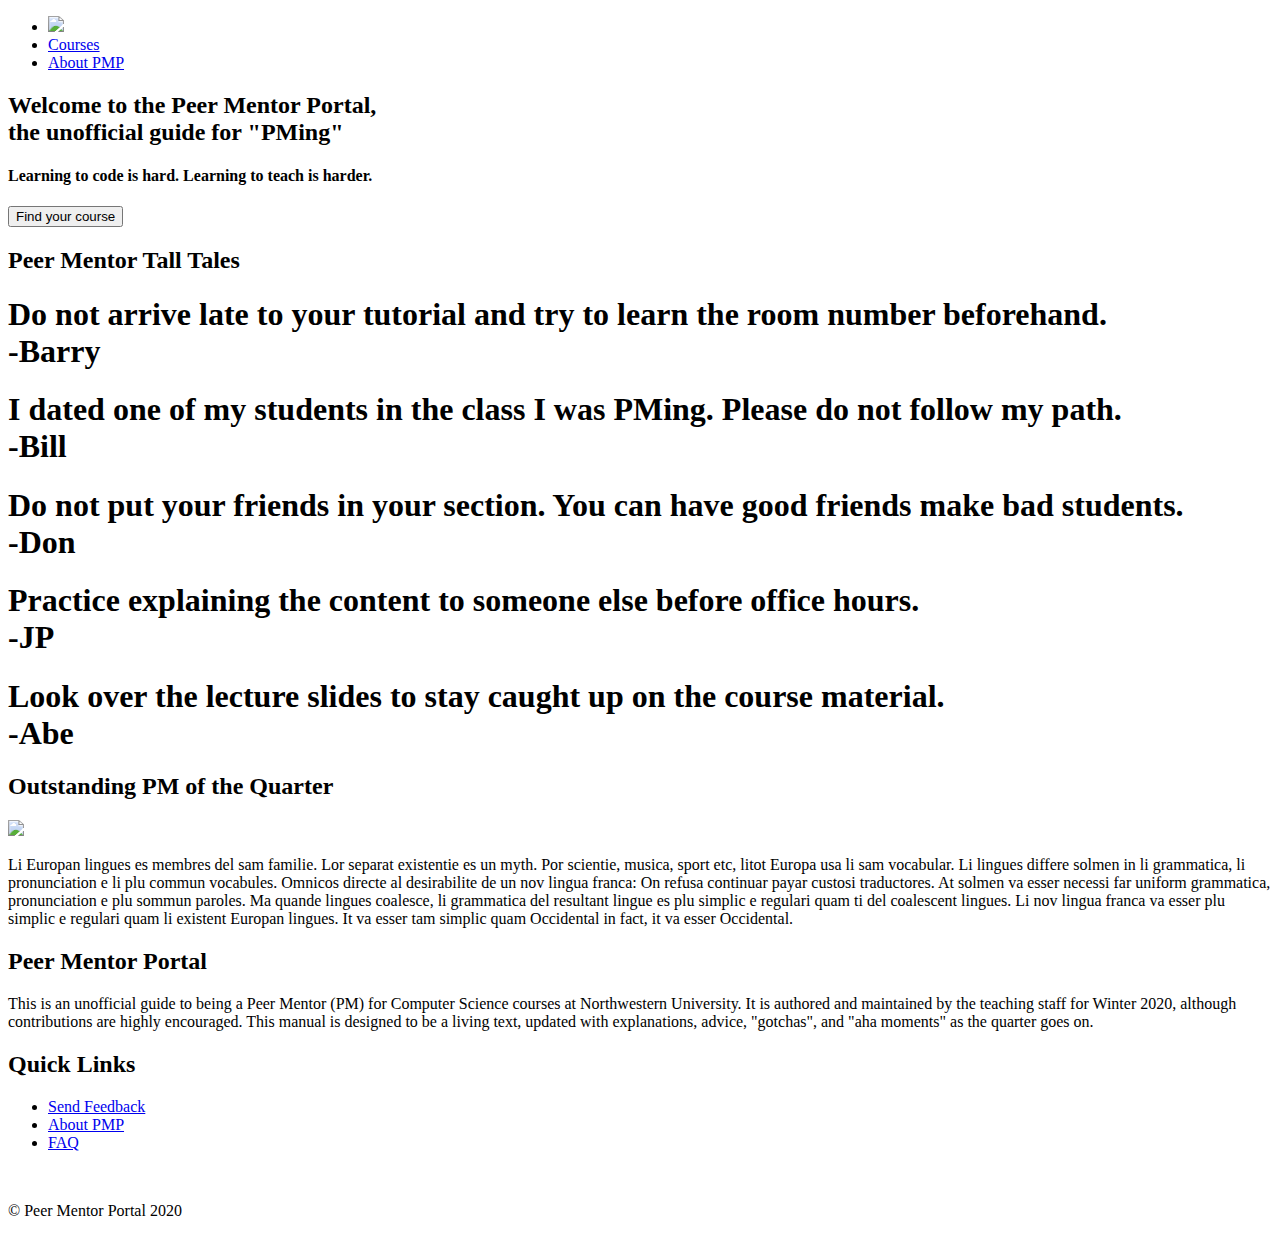
==== index.html @ cd8b4ec2 "Add files via upload" ====
<!DOCTYPE html>
<html lang="en">
  <head>
    <!-- Required meta tags -->
    <meta charset="utf-8" />
    <meta name="viewport" content="width=device-width, initial-scale=1, shrink-to-fit=no"/>
    <link rel="icon" href="https://d1j8pt39hxlh3d.cloudfront.net/emoji/emojione/5.0/png/unicode/32/1f638.png" data-react-helmet="true">
    <link href="https://fonts.googleapis.com/css2?family=Handlee&display=swap" rel="stylesheet">
    <title>Peer Mentor Portal</title>
    <!-- main css -->
    <link rel="stylesheet" href="assets/css/style.css" />
    <link rel="stylesheet" href="assets/css/footer.css" />
    <link rel="stylesheet" href="assets/css/nav.css" />
    <link rel="stylesheet" href="assets/css/index.css" />
    <nav>
      <ul>
        <li><a href="#home"><img src="assets/images/pmp-logo2.png"></a></li>
        <li><a class="active" href="#courses">Courses</a></li>
        <li><a href="#contact">About PMP</a></li>
      </ul>
    </nav>
  </head>
  <body>
    <!--================ Start Courses Area =================-->
      <div class="container">
        <div class = "intro-text">
          <h2 class="intro-heading">Welcome to the Peer Mentor Portal,<br> the unofficial guide for "PMing"</h2>
          <h4>Learning to code is hard. Learning to teach is harder.</h4>
          <button onclick="window.location.href='course-main.html'">Find your course</button>
        </div>
        <div class="carousel-quotes">
          <h2 class="stories-heading">Peer Mentor Tall Tales</h2>
          <div id="slideshow">
            <div class="slide-wrapper">
              <div class="slide card"><h1 class="slide-text">Do not arrive late to your tutorial and try to learn the room number beforehand.<br><b>-Barry</b></h1></div>
              <div class="slide card"><h1 class="slide-text">I dated one of my students in the class I was PMing. Please do not follow my path.<br><b>-Bill</b></h1></div>
              <div class="slide card"><h1 class="slide-text">Do not put your friends in your section. You can have good friends make bad students.<br><b>-Don</b></h1></div>
              <div class="slide card"><h1 class="slide-text">Practice explaining the content to someone else before office hours.<br><b>-JP</b></h1></div>
              <div class="slide card"><h1 class="slide-text">Look over the lecture slides to stay caught up on the course material.<br><b>-Abe</b></h1></div>
            </div>
          </div>
        </div>
        <div class="pm-spotlight">
          <h2 class="bio-heading">Outstanding PM of the Quarter</h2>
          <div class="spotlight-container">
            <img class="pm-image" src="assets/images/sza.jpg">
            <p class="spotlight-description">Li Europan lingues es membres del sam familie. Lor separat existentie es un myth. Por scientie, musica, sport etc, litot Europa usa li sam vocabular. Li lingues differe solmen in li grammatica, li pronunciation e li plu commun vocabules. Omnicos directe al desirabilite de un nov lingua franca: On refusa continuar payar custosi traductores. At solmen va esser necessi far uniform grammatica, pronunciation e plu sommun paroles. Ma quande lingues coalesce, li grammatica del resultant lingue es plu simplic e regulari quam ti del coalescent lingues. Li nov lingua franca va esser plu simplic e regulari quam li existent Europan lingues. It va esser tam simplic quam Occidental in fact, it va esser Occidental.</p>
          </div>
        </div>
    <!--================ End Courses Area =================-->

    <!--================ Start footer Area  =================-->
    <footer>
      <div class="footer-container">
        <div class="row">
          <div class="col-md">
            <h2>Peer Mentor Portal</h2>
            <p class="footer-summary">This is an unofficial guide to being a Peer Mentor (PM) for
Computer Science courses at Northwestern University. It is authored and maintained by the teaching staff for Winter 2020, although contributions are highly encouraged. This manual is designed to be a living text, updated with explanations, advice, "gotchas", and "aha moments" as the quarter goes on.</p>
        </div>
        <div class="col-md">
          <h2>Quick Links</h2>
          <ul class="quick-links">
            <li><a href="#" class="link-text">Send Feedback</a></li>
            <li><a href="#" class="link-text">About PMP</a></li>
            <li><a href="faq.html" class="link-text">FAQ</a></li>
          </ul>
        </div>
      </div>
      <div class="row">
        <div class="copyright-details">
          <br><p>&copy; Peer Mentor Portal 2020</p>
        </div>
      </div>
    </div>
    </footer>
    <!--================ End footer Area  =================-->
  </body>
</html>
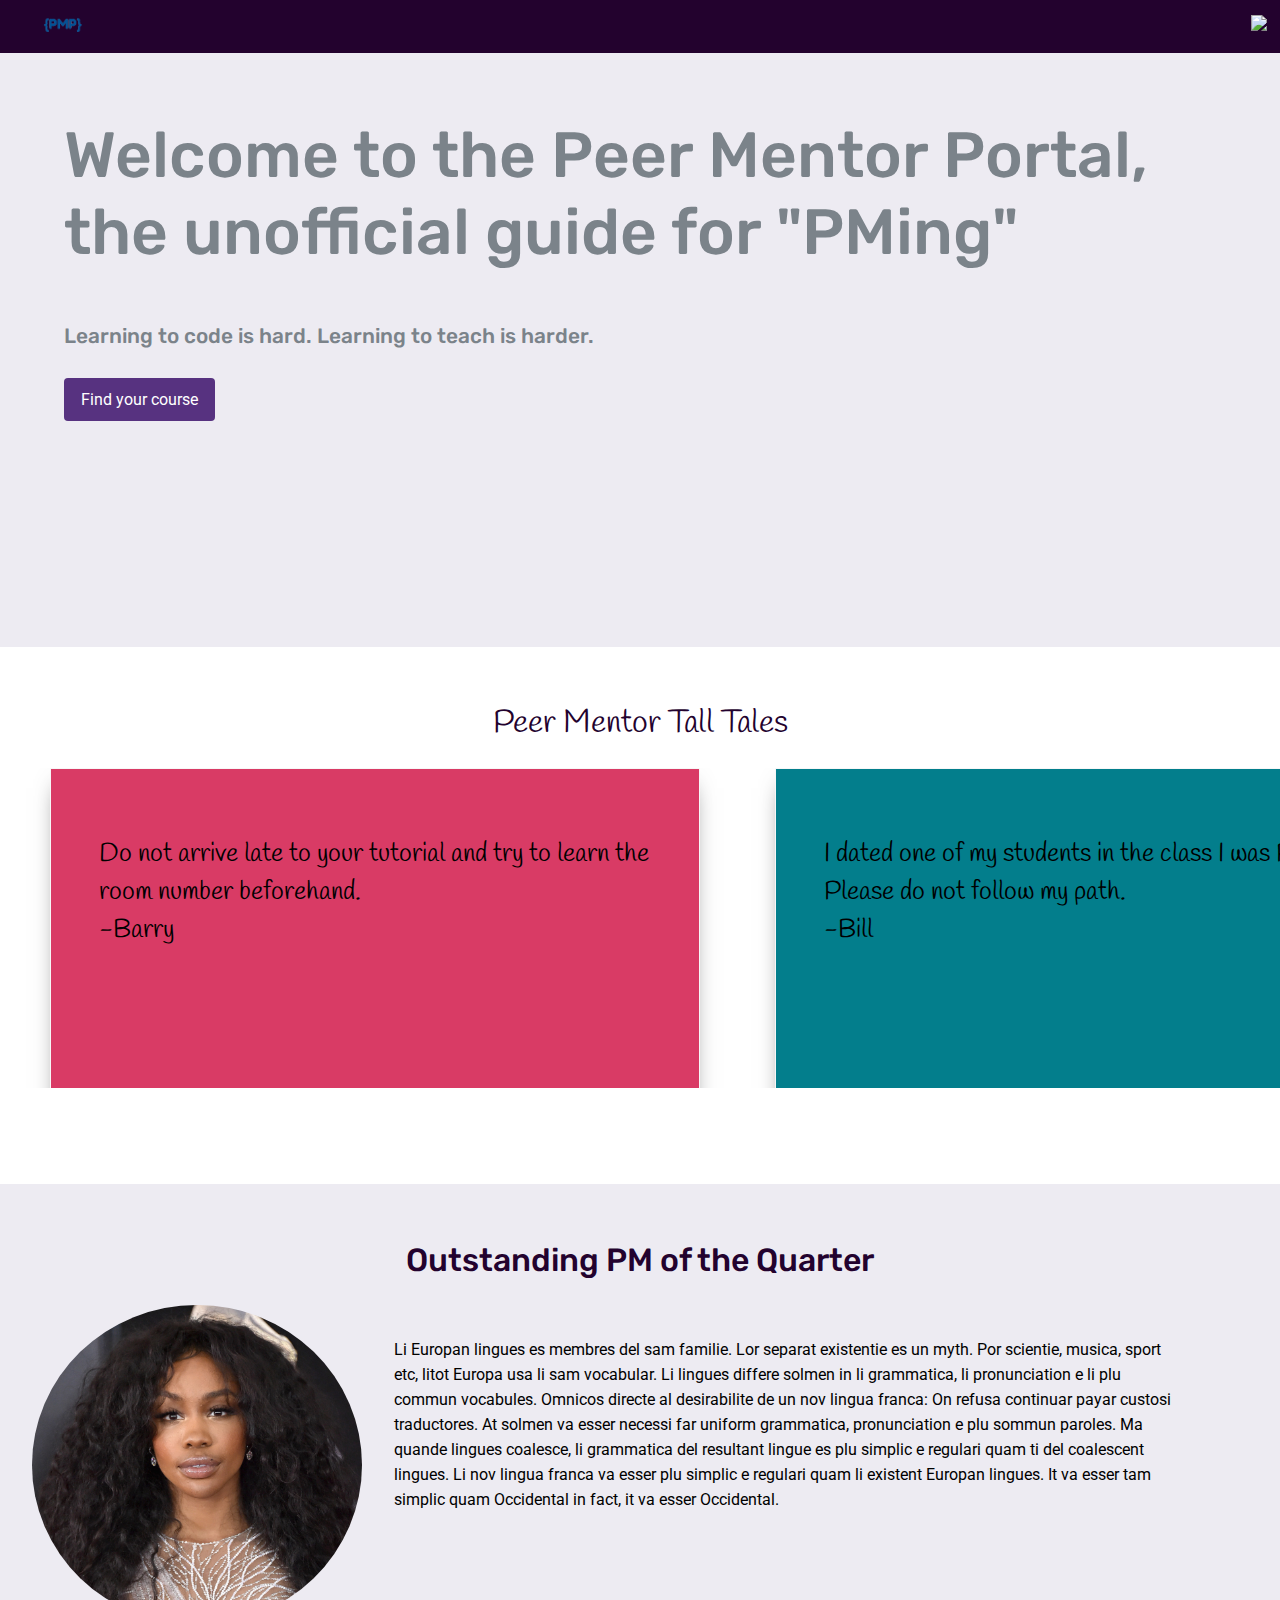
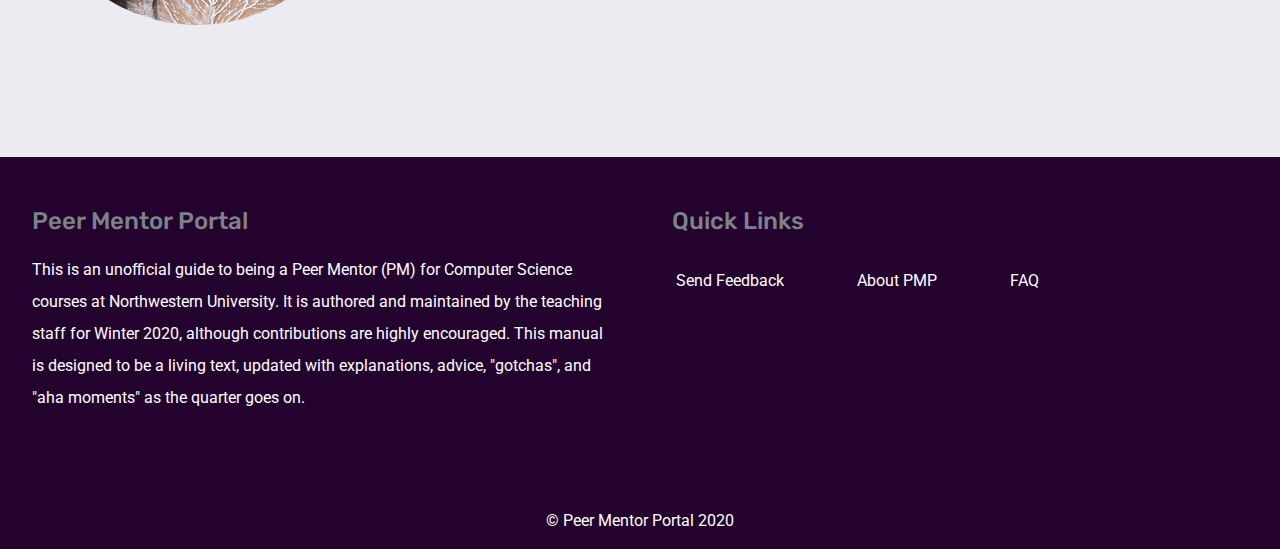
==== commit f31348ee: "Add files via upload" ====
--- a/index.html
+++ b/index.html
@@ -15,8 +15,16 @@
     <nav>
       <ul>
         <li><a href="#home"><img src="assets/images/pmp-logo2.png"></a></li>
-        <li><a class="active" href="#courses">Courses</a></li>
-        <li><a href="#contact">About PMP</a></li>
+        <li class="dropdown" style="float:right;">
+          <div class="dropbtn"><img src="assets/images/menu-icon.png">
+            <i class="fa fa-caret-down"></i>
+          </div>
+          <div class="dropdown-content" style="right:0;">
+            <a href="#">About PMP</a>
+            <a href="course-main.html">Courses</a>
+            <a href="faq.html">FAQ</a>
+          </div>
+        </li>
       </ul>
     </nav>
   </head>
@@ -32,11 +40,11 @@
           <h2 class="stories-heading">Peer Mentor Tall Tales</h2>
           <div id="slideshow">
             <div class="slide-wrapper">
-              <div class="slide card"><h1 class="slide-text">Do not arrive late to your tutorial and try to learn the room number beforehand.<br><b>-Barry</b></h1></div>
-              <div class="slide card"><h1 class="slide-text">I dated one of my students in the class I was PMing. Please do not follow my path.<br><b>-Bill</b></h1></div>
-              <div class="slide card"><h1 class="slide-text">Do not put your friends in your section. You can have good friends make bad students.<br><b>-Don</b></h1></div>
-              <div class="slide card"><h1 class="slide-text">Practice explaining the content to someone else before office hours.<br><b>-JP</b></h1></div>
-              <div class="slide card"><h1 class="slide-text">Look over the lecture slides to stay caught up on the course material.<br><b>-Abe</b></h1></div>
+              <div class="slide card"><h1 class="slide-text">Do not arrive late to your tutorial and try to learn the room number beforehand.<br><b class="quote-name">-Barry</b></h1></div>
+              <div class="slide card"><h1 class="slide-text">I dated one of my students in the class I was PMing. Please do not follow my path.<br><b class="quote-name">-Bill</b></h1></div>
+              <div class="slide card"><h1 class="slide-text">Do not put your friends in your section. You can have good friends make bad students.<br><b class="quote-name">-Don</b></h1></div>
+              <div class="slide card"><h1 class="slide-text">Practice explaining the content to someone else before office hours.<br><b class="quote-name">-JP</b></h1></div>
+              <div class="slide card"><h1 class="slide-text">Look over the lecture slides to stay caught up on the course material.<br><b class="quote-name">-Abe</b></h1></div>
             </div>
           </div>
         </div>
--- a/assets/css/style.css
+++ b/assets/css/style.css
@@ -0,0 +1,81 @@
+/*font Variables*/
+/*Color Variables*/
+/*=================== fonts ====================*/
+@import url("https://fonts.googleapis.com/css?family=Roboto:400,400i,500|Rubik:500, 600");
+/*---------------------------------------------------- */
+/*----------------------------------------------------*/
+/*---------------------------------------------------- */
+/*----------------------------------------------------*/
+body {
+  line-height: 25px;
+  font-size: 16px;
+  font-family: "Roboto", sans-serif;
+
+  font-weight: 400;
+  /* background-image: url(css/roots-logo.png); */
+  background: #EDEBF2
+  /* #BCEBCB; */
+
+ }
+
+h1,
+h2,
+h3,
+h4,
+h5,
+h6 {
+  font-family: "Rubik", sans-serif;
+  font-weight: 500;
+  color: #23022E; }
+
+.list {
+  list-style: none;
+  margin: 0px;
+  padding: 0px; }
+
+a {
+  text-decoration: none;
+  transition: all 0.3s ease-in-out; }
+  a:hover, a:focus {
+    text-decoration: none;
+    outline: none; }
+
+  button {
+    font: inherit;
+    cursor: pointer;
+    display: inline-block;
+    text-align: center;
+    text-decoration: none;
+    /* create a small space when buttons wrap on 2 lines */
+    margin: 2px 0;
+    border: solid 1px transparent;
+    border-radius: 4px;
+    padding: 0.5em 1em;
+    color: #ffffff;
+    background-color: #573280;
+    outline: none;
+  }
+
+  button:active {
+    transform: translateY(1px);
+    filter: saturate(150%);
+  }
+
+  /* inverse colors on mouse-over */
+  button:hover {
+    color: #573280;
+    border-color: currentColor;
+    background-color: white;
+  }
+
+  /* inverse colors on mouse-over and focus */
+  button:hover,
+  button:focus {
+    color: #573280;
+    border-color: currentColor;
+    background-color: white;
+  }
+
+  button::-moz-focus-inner {
+    border: none;
+  }
--- a/assets/css/footer.css
+++ b/assets/css/footer.css
@@ -0,0 +1,77 @@
+body {
+  margin:0;
+}
+
+footer {
+  padding-top: 100px;
+  color: #fff;
+}
+
+.row {
+  /* padding: 2em 0em 2em; */
+  padding: 0em;
+  min-width: 100%;
+  background-color: #23022E;
+  display: flex;
+  flex-direction: row;
+}
+
+.col-md {
+  width: 50%;
+  margin: 2rem;
+}
+
+.quick-links {
+  margin-left: -2.4rem !important;
+  justify-content: flex-start;
+  display: flex;
+  flex-direction: row;
+}
+
+ul{
+  list-style: none;
+}
+
+a {
+  color: #fff;
+}
+
+li a {
+  text-align: left;
+  margin-left: 0.8rem;
+}
+
+li a:hover{
+  color: #23022E;
+}
+
+.footer-summary {
+  line-height: 2rem;
+}
+
+.copyright-details {
+  padding-top: 5px;
+  text-align: center;
+  width: 100%;
+}
+
+/* Large devices (laptops/desktops, 992px and up) */
+@media only screen and (max-width: 800px) {
+  .col-md {
+    display: flex;
+    flex-direction: row;
+    flex-wrap: wrap;
+    width: 30%;
+    padding-left: 5rem;
+  }
+}
+
+h1,
+h2,
+h3,
+h4,
+h5,
+h6 {
+  font-family: "Rubik", sans-serif;
+  font-weight: 500;
+  color: #7b838a; }
--- a/assets/css/nav.css
+++ b/assets/css/nav.css
@@ -0,0 +1,63 @@
+ul {
+  list-style-type: none;
+  margin: 0;
+  padding: 0rem;
+  overflow: hidden;
+  background-color: #23022E;
+}
+
+li {
+  float: left;
+}
+
+li a {
+  display: block;
+  color: white;
+  /* text-align: center; */
+  padding: 14px 30px;
+  text-decoration: none;
+}
+
+li a:hover:not(.active) {
+  color: #ADA8B6;
+}
+
+.active {
+  background-color: #ADA8B6;
+}
+
+li img {
+  width:2.5rem;
+}
+
+.dropbtn {
+  padding-top: 0.8rem;
+  padding-right: 0.8rem;
+}
+
+.dropdown-content {
+  display: none;
+  position: absolute;
+  background-color: #f9f9f9;
+  min-width: 160px;
+  box-shadow: 0px 8px 16px 0px rgba(0,0,0,0.2);
+  z-index: 1;
+}
+
+.dropdown-content a {
+  float: none;
+  color: black;
+  padding:1rem;
+  width: 100%;
+  text-decoration: none;
+  display: block;
+  text-align: left;
+}
+
+.dropdown-content a:hover {
+
+}
+
+.dropdown:hover .dropdown-content {
+  display: block;
+}
--- a/assets/css/index.css
+++ b/assets/css/index.css
@@ -0,0 +1,165 @@
+.container{
+  padding:0;
+  margin:0;
+}
+
+.card {
+  display: grid;
+  grid-template-areas: "text";
+  height: auto
+  /* to round the corners */
+  text-align: left;
+  position: relative;
+  background: white;
+  border: 1px solid #f7f7f7;
+  box-shadow: 0 8px 24px -12px rgba(0,0,0,.75);
+}
+
+.course-num {
+  text-align: center;
+  color: #404044;
+  padding: 0;
+  margin:0;
+  text-transform: uppercase;
+  font-size: 2.5em;
+  line-height: 2.4rem;
+}
+
+.intro-text{
+  margin:4rem;
+  margin-bottom: 14rem;
+}
+
+.intro-heading{
+  font-size: 4em;
+  line-height: 1.2em;
+}
+
+h4{
+  font-size: 1.3em;
+}
+
+.carousel-quotes {
+  background-color:white;
+  width: 100%;
+  padding-top: 2rem;
+  padding-bottom: 6rem;
+}
+
+.stories-heading{
+  font-size: 2em;
+  margin:2rem;
+  text-align:center;
+  color:#23022E;
+  font-family: 'Handlee', cursive;
+}
+
+.bio-heading{
+  font-size: 2em;
+  margin:2rem;
+  text-align:center;
+  color:#23022E;
+}
+
+.quote-name {
+  text-align: left;
+}
+
+#slideshow {
+  overflow: hidden;
+  /* height: 510px;
+  width: 728px; */
+  height:20rem;
+  width:100%;
+  margin: 0 auto;
+}
+
+.slide-wrapper {
+  width: 2912px;
+  -webkit-animation: slide 18s ease infinite;
+}
+
+.slide {
+  float: left;
+  height: 510px;
+  width: 648px;
+  margin-left: 50px;
+  margin-right:25px;
+}
+
+.slide:nth-child(1) {
+  background: #D93B65;
+}
+
+.slide:nth-child(2) {
+  background: #037E8C;
+}
+
+.slide:nth-child(3) {
+  background: #36BF66;
+}
+
+.slide:nth-child(4) {
+  background: #D9D055;
+}
+
+.slide:nth-child(5) {
+  background: #A44EED;
+}
+
+.slide-text {
+  color: #000;
+  text-align: left;
+  font-size: 1.6em;
+  line-height: 1.5em;
+  font-weight:lighter;
+  padding: 3rem;
+  font-family: 'Handlee', cursive;
+}
+
+@-webkit-keyframes slide {
+  20% {margin-left: 0px;}
+  30% {margin-left: -728px;}
+  50% {margin-left: -728px;}
+  60% {margin-left: -1456px;}
+  70% {margin-left: -1456px;}
+  80% {margin-left: -2184px;}
+  90% {margin-left: -2184px;}
+}
+
+.pm-spotlight{
+  margin-top: 4rem;
+}
+.spotlight-container {
+  display:flex;
+  /* flex-wrap: wrap; */
+  flex-direction: row;
+  margin:2rem;
+}
+
+.spotlight-description {
+  max-width:65%;
+  margin: 2rem;
+  align-self: baseline;
+}
+
+.pm-image{
+  border-radius: 50%;
+  height:20rem;
+}
+
+@media only screen and (max-width: 800px) {
+  .card {
+    width:50%;
+    display: flex;
+    flex-wrap: wrap;
+  }
+}
+
+@media only screen and (max-width: 600px) {
+  .card {
+    width:100%;
+    display: flex;
+    flex-wrap: wrap;
+  }
+}
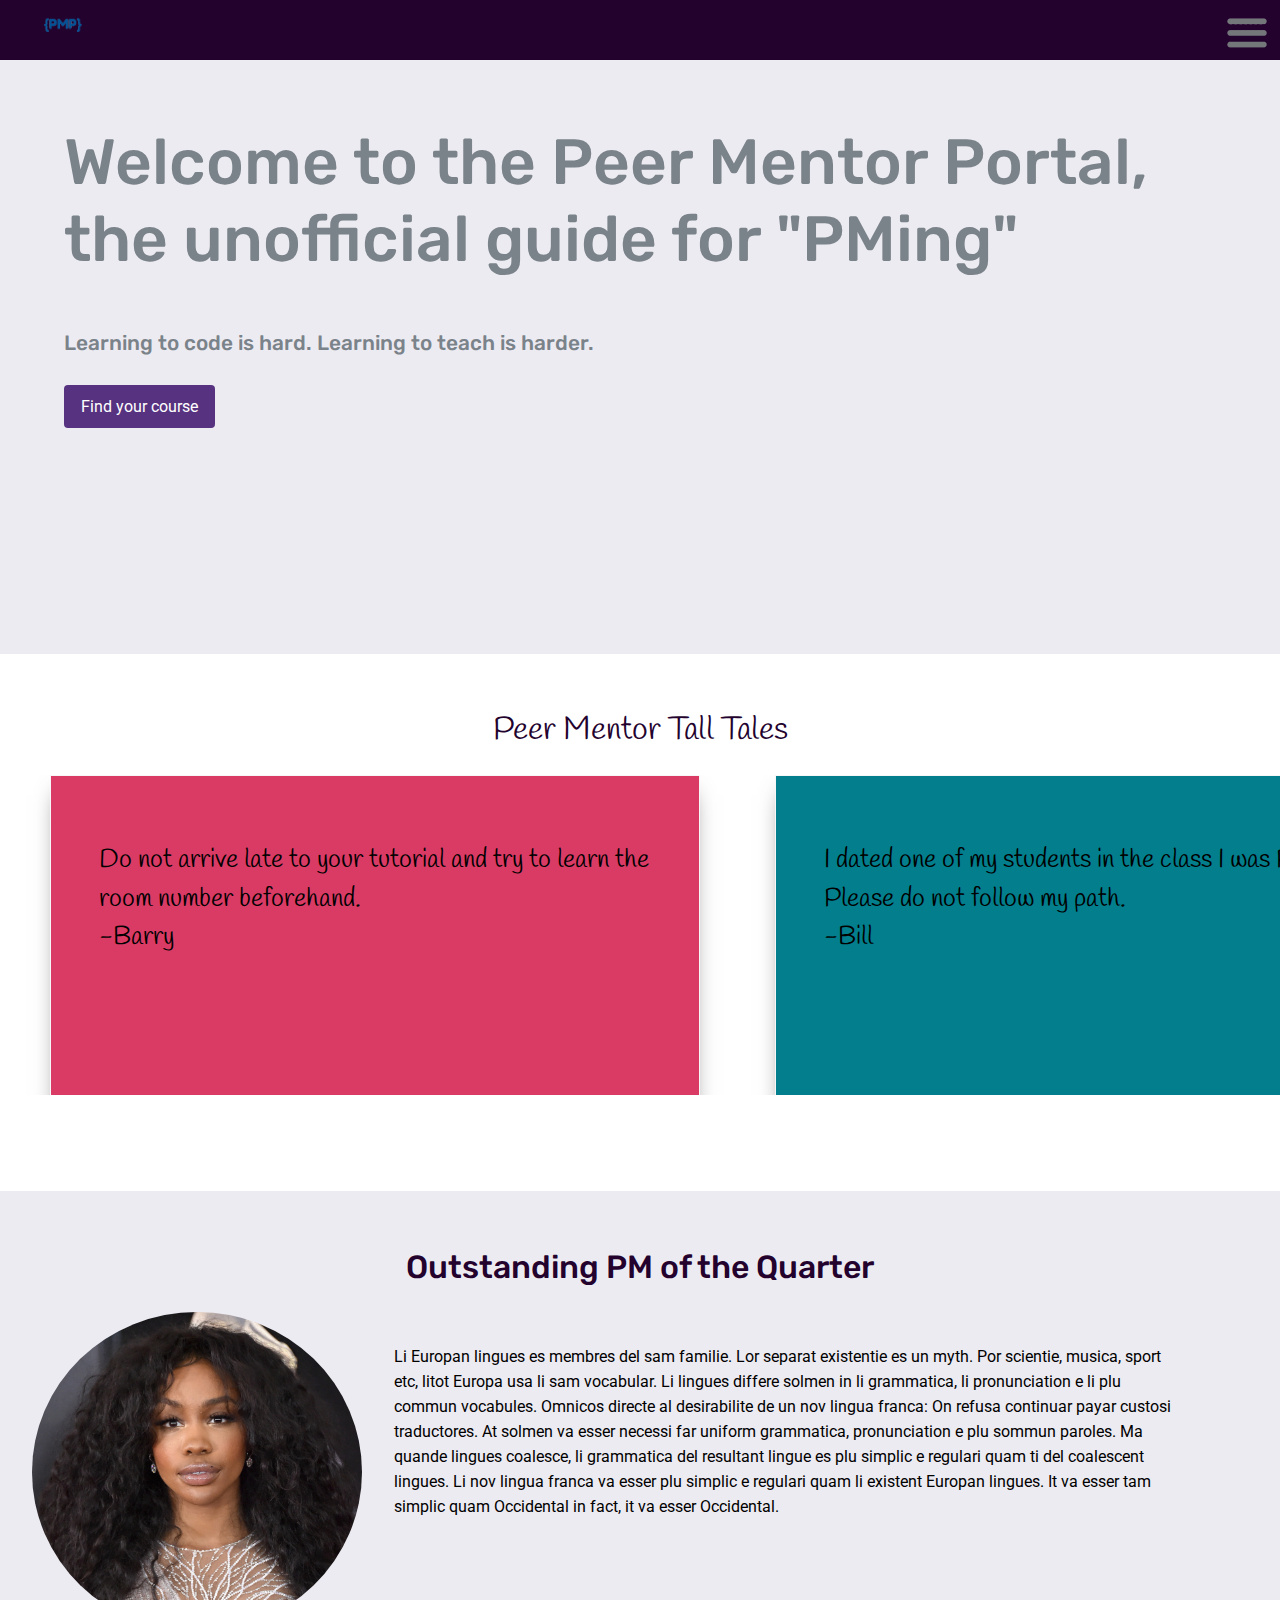
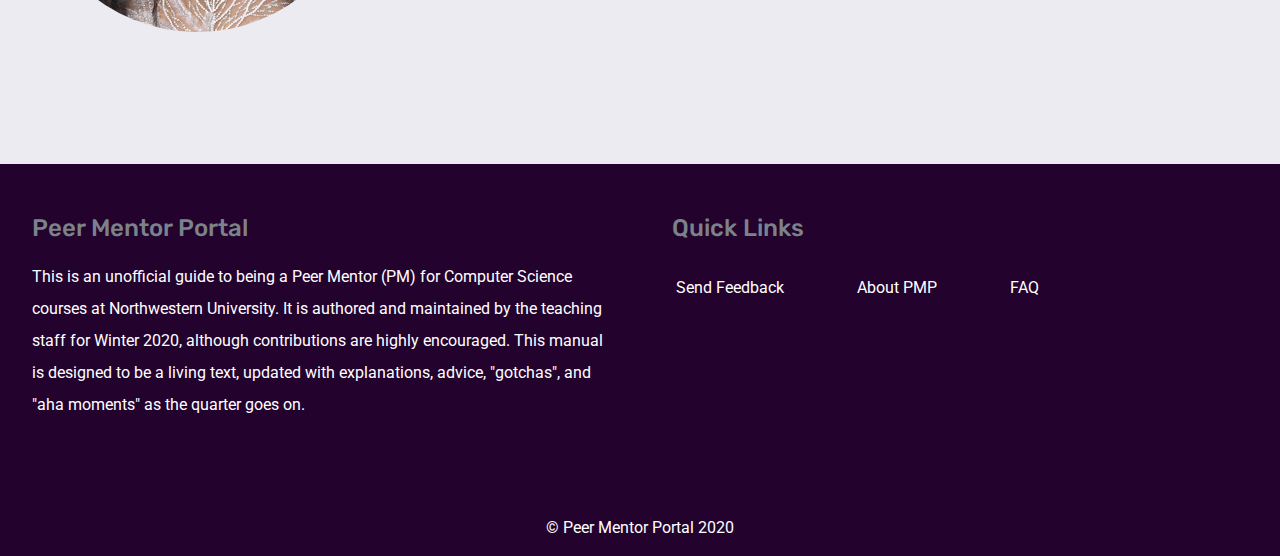
==== commit 03661fad: "Update index.html" ====
--- a/index.html
+++ b/index.html
@@ -42,7 +42,7 @@
             <div class="slide-wrapper">
               <div class="slide card"><h1 class="slide-text">Do not arrive late to your tutorial and try to learn the room number beforehand.<br><b class="quote-name">-Barry</b></h1></div>
               <div class="slide card"><h1 class="slide-text">I dated one of my students in the class I was PMing. Please do not follow my path.<br><b class="quote-name">-Bill</b></h1></div>
-              <div class="slide card"><h1 class="slide-text">Do not put your friends in your section. You can have good friends make bad students.<br><b class="quote-name">-Don</b></h1></div>
+              <div class="slide card"><h1 class="slide-text">Do not put your friends in your section. You can have good friends that make bad students.<br><b class="quote-name">-Don</b></h1></div>
               <div class="slide card"><h1 class="slide-text">Practice explaining the content to someone else before office hours.<br><b class="quote-name">-JP</b></h1></div>
               <div class="slide card"><h1 class="slide-text">Look over the lecture slides to stay caught up on the course material.<br><b class="quote-name">-Abe</b></h1></div>
             </div>
